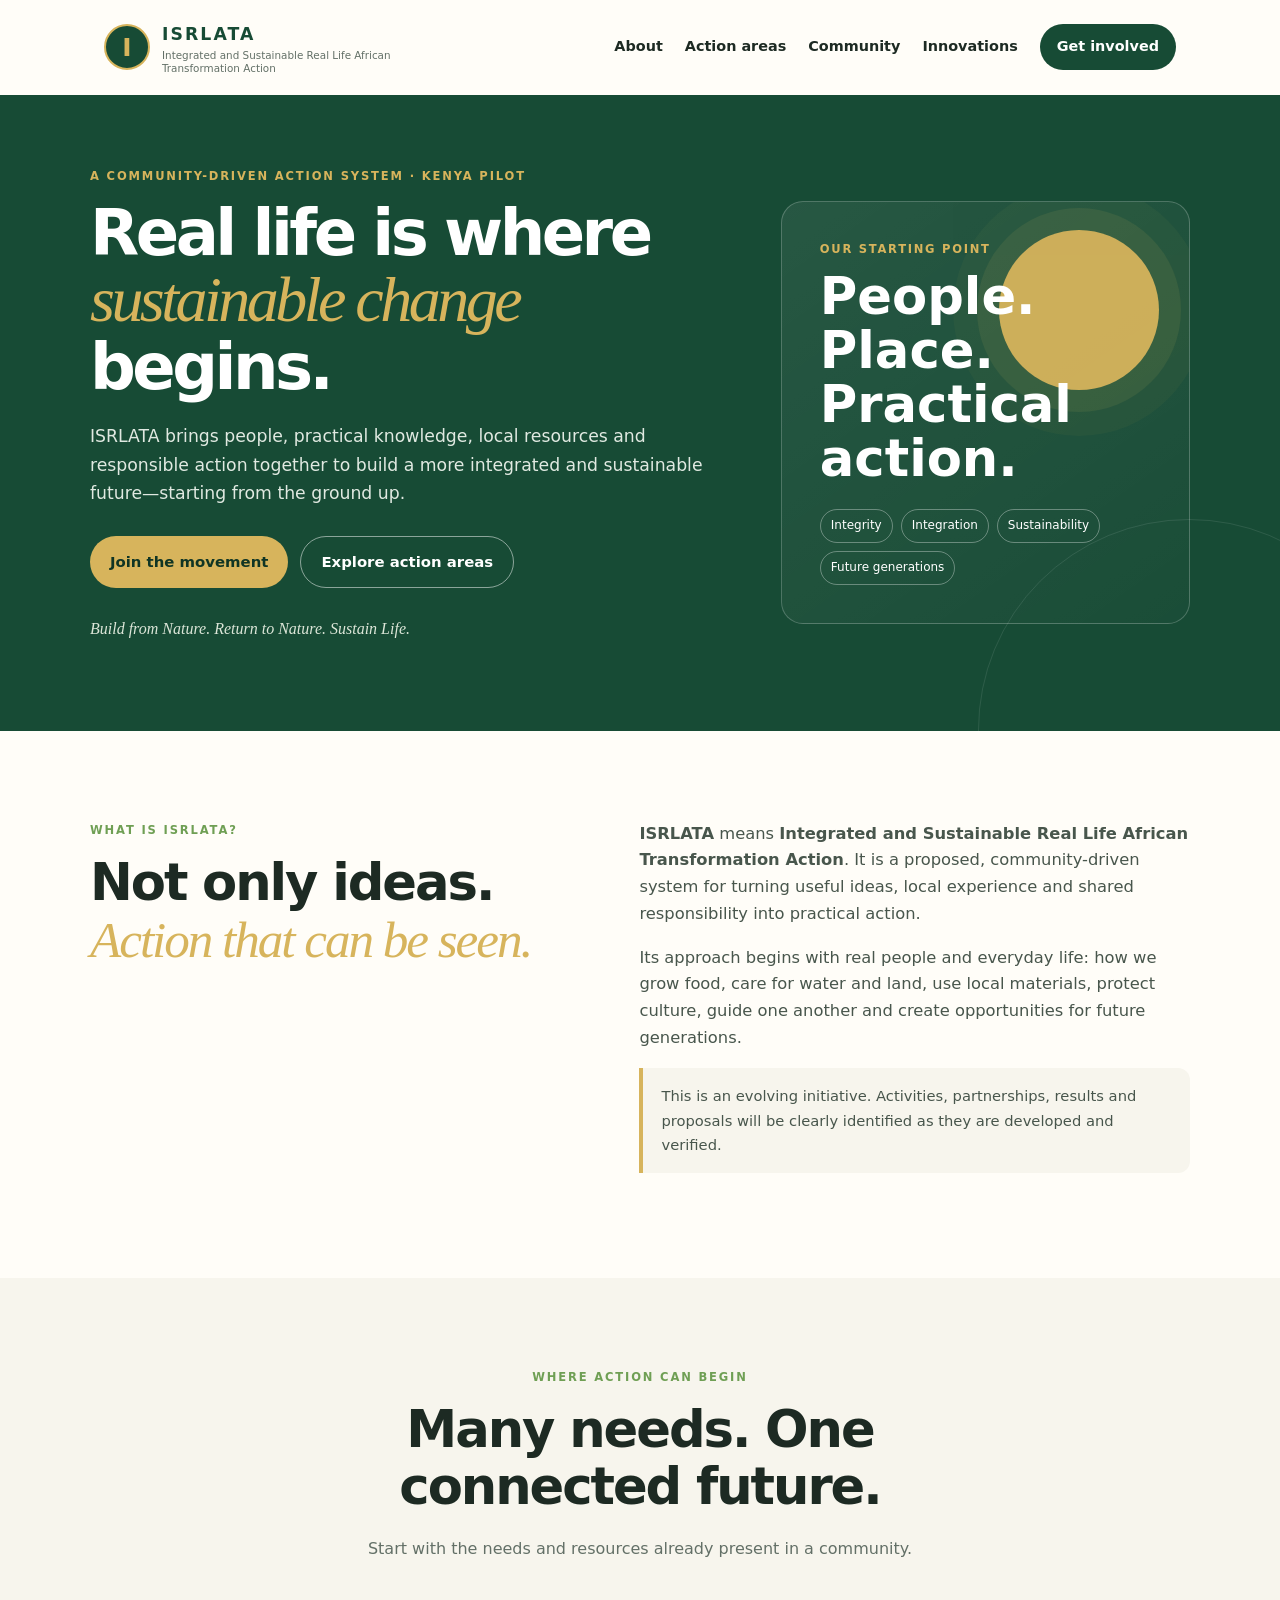
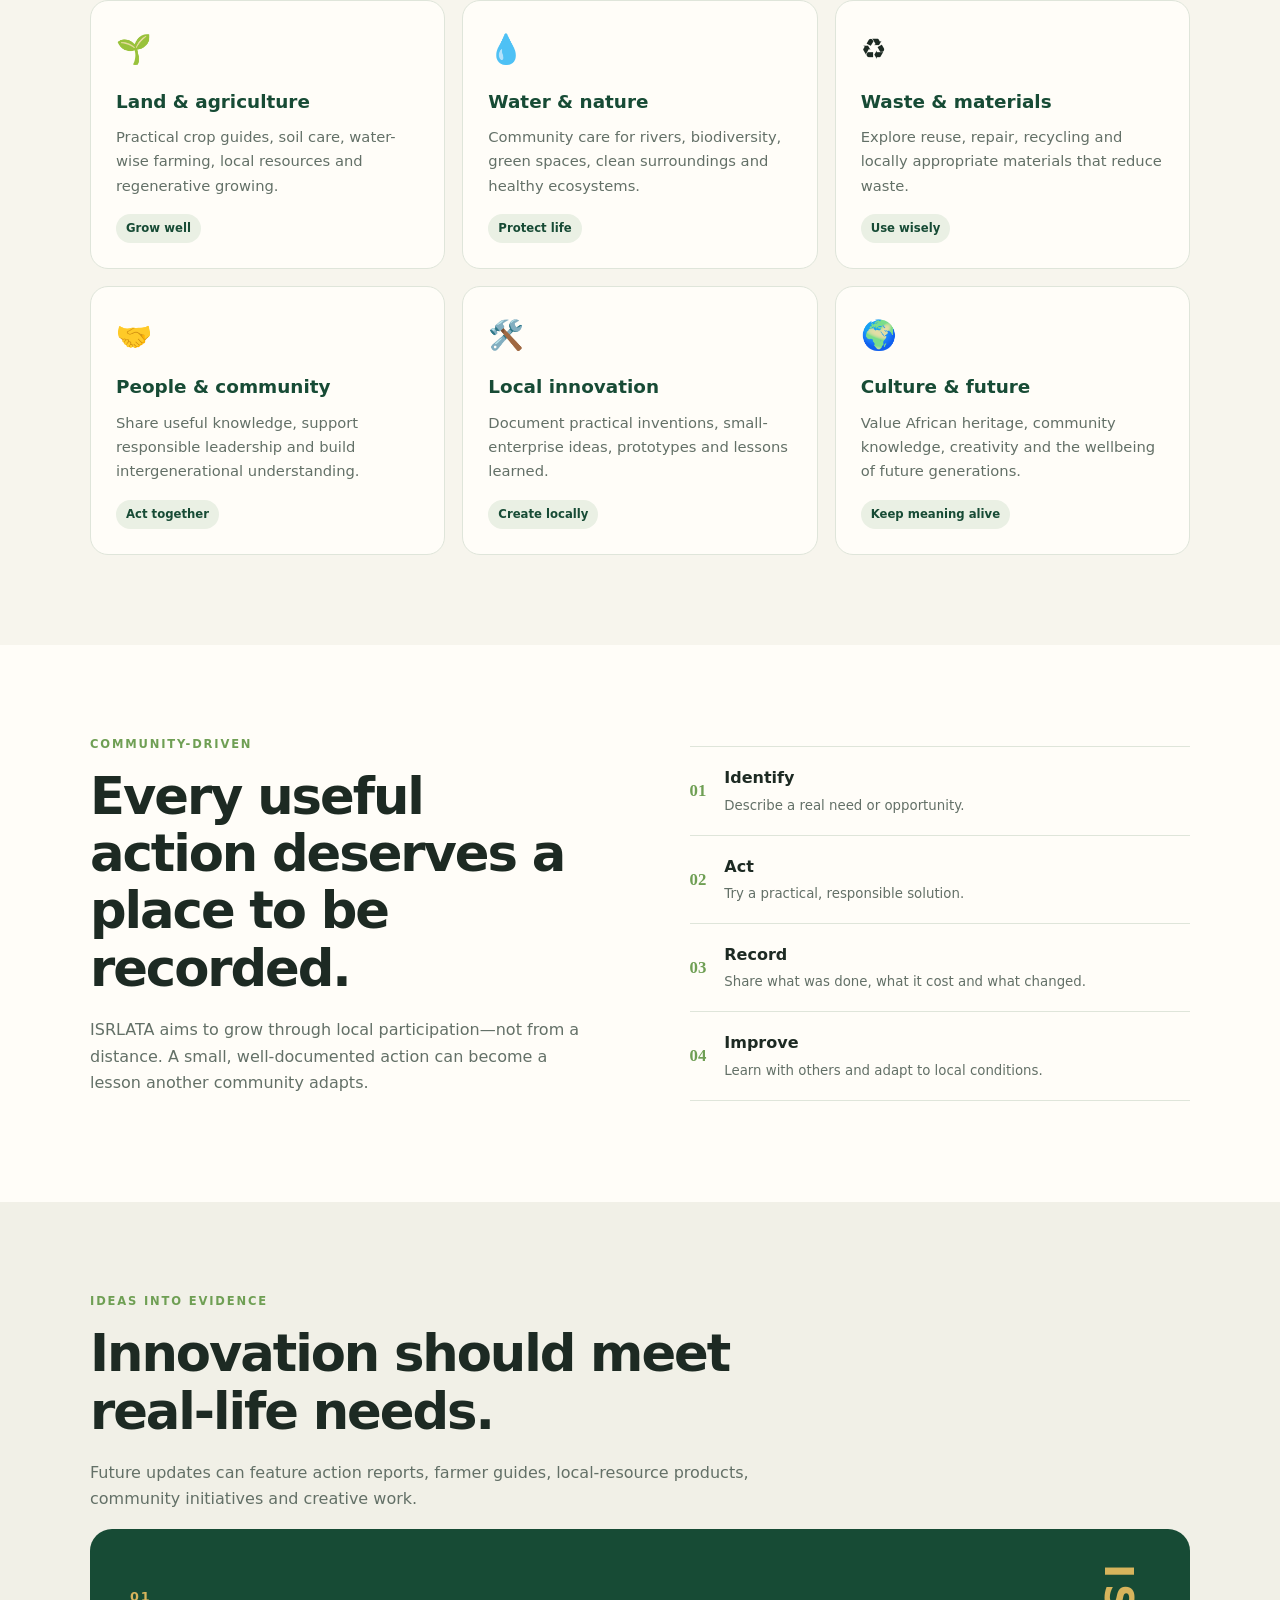
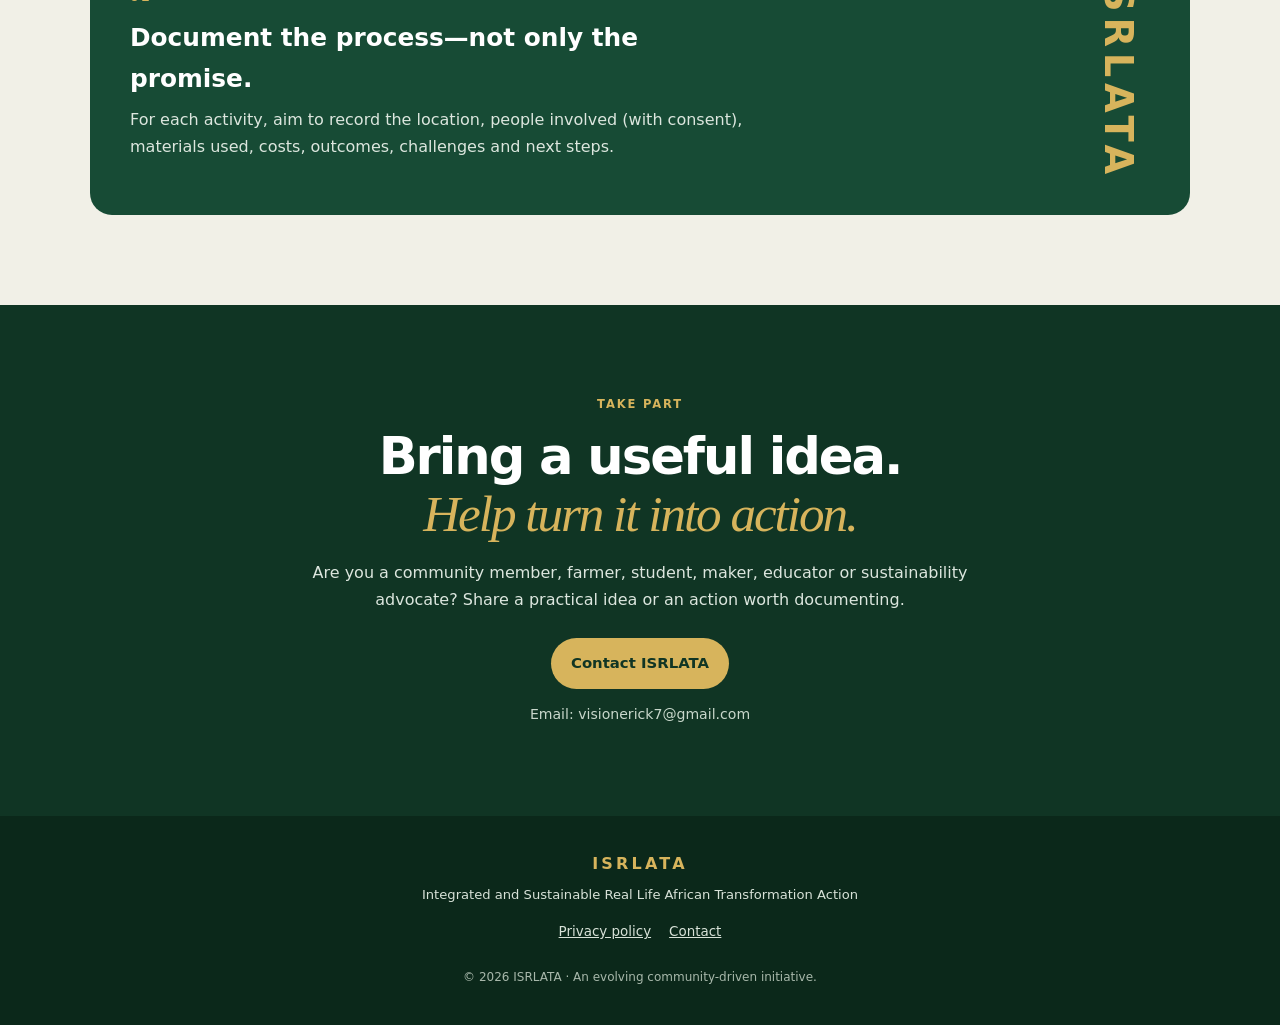
==== index.html @ 762effd2 "Add files via upload" ====
<!doctype html>
<html lang="en">
<head>
  <meta charset="utf-8"><meta name="viewport" content="width=device-width, initial-scale=1">
  <meta name="description" content="ISRLATA — Integrated and Sustainable Real Life African Transformation Action. A community-driven action system beginning in Kenya.">
  <meta name="theme-color" content="#174b35"><title>ISRLATA | Real Life. Shared Action. Sustainable Future.</title>
  <link rel="stylesheet" href="styles.css">
</head>
<body>
<header class="site-header">
  <a class="brand" href="index.html"><span class="brand-mark">I</span><span><strong>ISRLATA</strong><small>Integrated and Sustainable Real Life African Transformation Action</small></span></a>
  <button class="menu-toggle" id="menuToggle" aria-expanded="false" aria-controls="mainNav">Menu ☰</button>
  <nav id="mainNav" class="main-nav"><a href="#about">About</a><a href="#action">Action areas</a><a href="#community">Community</a><a href="#ideas">Innovations</a><a class="nav-cta" href="#participate">Get involved</a></nav>
</header>
<main>
<section class="hero"><div class="hero-copy"><p class="eyebrow">A community-driven action system · Kenya pilot</p><h1>Real life is where <em>sustainable change</em> begins.</h1><p class="hero-intro">ISRLATA brings people, practical knowledge, local resources and responsible action together to build a more integrated and sustainable future—starting from the ground up.</p><div class="hero-actions"><a class="button button-primary" href="#participate">Join the movement</a><a class="button button-outline" href="#action">Explore action areas</a></div><p class="small-note">Build from Nature. Return to Nature. Sustain Life.</p></div>
<div class="hero-panel"><div class="sun"></div><p class="panel-label">Our starting point</p><h2>People.<br>Place.<br>Practical action.</h2><div class="principles"><span>Integrity</span><span>Integration</span><span>Sustainability</span><span>Future generations</span></div></div></section>
<section class="intro section" id="about"><div class="section-heading"><p class="eyebrow">What is ISRLATA?</p><h2>Not only ideas.<br><em>Action that can be seen.</em></h2></div><div class="intro-copy"><p><strong>ISRLATA</strong> means <strong>Integrated and Sustainable Real Life African Transformation Action</strong>. It is a proposed, community-driven system for turning useful ideas, local experience and shared responsibility into practical action.</p><p>Its approach begins with real people and everyday life: how we grow food, care for water and land, use local materials, protect culture, guide one another and create opportunities for future generations.</p><p class="notice">This is an evolving initiative. Activities, partnerships, results and proposals will be clearly identified as they are developed and verified.</p></div></section>
<section class="action-section section" id="action"><div class="section-heading centered"><p class="eyebrow">Where action can begin</p><h2>Many needs. One connected future.</h2><p>Start with the needs and resources already present in a community.</p></div><div class="cards">
<article class="action-card"><span class="card-icon">🌱</span><h3>Land & agriculture</h3><p>Practical crop guides, soil care, water-wise farming, local resources and regenerative growing.</p><span class="tag">Grow well</span></article>
<article class="action-card"><span class="card-icon">💧</span><h3>Water & nature</h3><p>Community care for rivers, biodiversity, green spaces, clean surroundings and healthy ecosystems.</p><span class="tag">Protect life</span></article>
<article class="action-card"><span class="card-icon">♻️</span><h3>Waste & materials</h3><p>Explore reuse, repair, recycling and locally appropriate materials that reduce waste.</p><span class="tag">Use wisely</span></article>
<article class="action-card"><span class="card-icon">🤝</span><h3>People & community</h3><p>Share useful knowledge, support responsible leadership and build intergenerational understanding.</p><span class="tag">Act together</span></article>
<article class="action-card"><span class="card-icon">🛠️</span><h3>Local innovation</h3><p>Document practical inventions, small-enterprise ideas, prototypes and lessons learned.</p><span class="tag">Create locally</span></article>
<article class="action-card"><span class="card-icon">🌍</span><h3>Culture & future</h3><p>Value African heritage, community knowledge, creativity and the wellbeing of future generations.</p><span class="tag">Keep meaning alive</span></article>
</div></section>
<section class="community section" id="community"><div><p class="eyebrow">Community-driven</p><h2>Every useful action deserves a place to be recorded.</h2><p>ISRLATA aims to grow through local participation—not from a distance. A small, well-documented action can become a lesson another community adapts.</p></div><div class="steps"><div><b>01</b><span><strong>Identify</strong><small>Describe a real need or opportunity.</small></span></div><div><b>02</b><span><strong>Act</strong><small>Try a practical, responsible solution.</small></span></div><div><b>03</b><span><strong>Record</strong><small>Share what was done, what it cost and what changed.</small></span></div><div><b>04</b><span><strong>Improve</strong><small>Learn with others and adapt to local conditions.</small></span></div></div></section>
<section class="ideas section" id="ideas"><div class="section-heading"><p class="eyebrow">Ideas into evidence</p><h2>Innovation should meet real-life needs.</h2><p>Future updates can feature action reports, farmer guides, local-resource products, community initiatives and creative work.</p></div><div class="idea-banner"><div><span class="idea-number">01</span><h3>Document the process—not only the promise.</h3><p>For each activity, aim to record the location, people involved (with consent), materials used, costs, outcomes, challenges and next steps.</p></div><div class="idea-number large">ISRLATA</div></div></section>
<section class="participate section" id="participate"><p class="eyebrow">Take part</p><h2>Bring a useful idea.<br><em>Help turn it into action.</em></h2><p>Are you a community member, farmer, student, maker, educator or sustainability advocate? Share a practical idea or an action worth documenting.</p><a class="button button-light" href="mailto:visionerick7@gmail.com?subject=ISRLATA%20Community%20Participation">Contact ISRLATA</a><p class="contact-note">Email: visionerick7@gmail.com</p></section>
</main>
<footer class="site-footer"><a class="footer-brand" href="index.html">ISRLATA</a><p>Integrated and Sustainable Real Life African Transformation Action</p><div class="footer-links"><a href="privacy-policy.html">Privacy policy</a><a href="mailto:visionerick7@gmail.com">Contact</a></div><small>© <span id="year"></span> ISRLATA · An evolving community-driven initiative.</small></footer>
<script src="script.js"></script></body></html>
---- styles.css ----
:root{--forest:#174b35;--forest-dark:#103524;--leaf:#6f9f54;--gold:#d7b45c;--cream:#f7f5ed;--paper:#fffdf8;--ink:#1d2a23;--muted:#637067;--line:#dfe5da;--radius:22px}*{box-sizing:border-box}html{scroll-behavior:smooth}body{margin:0;background:var(--paper);color:var(--ink);font-family:Inter,ui-sans-serif,system-ui,-apple-system,BlinkMacSystemFont,"Segoe UI",sans-serif;line-height:1.65}a{color:inherit}.site-header{max-width:1200px;margin:auto;padding:20px 5%;display:flex;align-items:center;justify-content:space-between;gap:24px}.brand{display:flex;align-items:center;gap:12px;text-decoration:none;max-width:420px}.brand-mark{display:grid;place-items:center;width:46px;height:46px;background:var(--forest);color:var(--gold);border-radius:50%;font-weight:900;font-size:25px;border:2px solid var(--gold)}.brand strong{display:block;color:var(--forest);letter-spacing:.12em;font-size:1.08rem}.brand small{display:block;max-width:300px;font-size:.65rem;line-height:1.25;color:var(--muted)}.main-nav{display:flex;align-items:center;gap:22px}.main-nav a{text-decoration:none;font-size:.9rem;font-weight:650}.main-nav a:hover,.footer-links a:hover{color:var(--leaf)}.nav-cta{background:var(--forest);color:white;padding:11px 17px;border-radius:999px}.menu-toggle{display:none;border:1px solid var(--line);background:white;padding:9px 12px;border-radius:10px}.hero{background:var(--forest);color:white;min-height:590px;padding:72px max(5%,calc((100% - 1100px)/2));display:grid;grid-template-columns:1.2fr .8fr;align-items:center;gap:7%;overflow:hidden;position:relative}.hero:after{content:"";position:absolute;width:420px;height:420px;border:1px solid #ffffff19;border-radius:50%;right:-120px;bottom:-210px}.hero-copy{position:relative;z-index:1}.eyebrow{text-transform:uppercase;letter-spacing:.16em;font-size:.72rem;font-weight:800;color:var(--leaf);margin:0 0 14px}.hero .eyebrow{color:var(--gold)}h1,h2,h3,p{margin-top:0}h1{font-size:clamp(2.6rem,5vw,4.8rem);line-height:1.04;letter-spacing:-.055em;max-width:720px;margin-bottom:22px}h1 em,h2 em{font-family:Georgia,serif;font-weight:500;color:var(--gold)}.hero-intro{max-width:650px;color:#e0e9e1;font-size:1.08rem}.hero-actions{display:flex;flex-wrap:wrap;gap:12px;margin:28px 0}.button{display:inline-flex;align-items:center;justify-content:center;padding:13px 20px;border-radius:999px;text-decoration:none;font-weight:750;font-size:.93rem}.button-primary{background:var(--gold);color:var(--forest-dark)}.button-outline{border:1px solid #ffffff80;color:white}.small-note{font-family:Georgia,serif;font-style:italic;color:#dce6d8}.hero-panel{position:relative;z-index:1;min-height:390px;padding:38px;border:1px solid #ffffff38;border-radius:var(--radius);background:linear-gradient(145deg,#ffffff12,#ffffff04);display:flex;flex-direction:column;justify-content:flex-end;overflow:hidden}.sun{position:absolute;top:28px;right:30px;width:160px;height:160px;border-radius:50%;background:var(--gold);opacity:.95;box-shadow:0 0 0 22px #d7b45c19,0 0 0 46px #d7b45c0c}.panel-label{color:var(--gold);text-transform:uppercase;letter-spacing:.15em;font-size:.72rem;font-weight:800;position:relative}.hero-panel h2{font-size:clamp(2.2rem,4vw,3.3rem);line-height:1.05;margin-bottom:24px;position:relative}.principles{display:flex;gap:8px;flex-wrap:wrap;position:relative}.principles span{border:1px solid #ffffff55;border-radius:999px;padding:6px 10px;font-size:.75rem}.section{padding:90px max(5%,calc((100% - 1100px)/2))}.intro{display:grid;grid-template-columns:.9fr 1.1fr;gap:9%;align-items:start}.section-heading h2,.intro h2,.community h2,.participate h2{font-size:clamp(2.1rem,4vw,3.3rem);line-height:1.12;letter-spacing:-.04em;margin-bottom:20px}.intro-copy{font-size:1.02rem;color:#48564c}.notice{background:var(--cream);border-left:4px solid var(--gold);padding:16px 18px;border-radius:0 12px 12px 0;font-size:.92rem}.action-section{background:var(--cream)}.centered{text-align:center;max-width:720px;margin:0 auto 38px}.centered>p:last-child{color:var(--muted)}.cards{display:grid;grid-template-columns:repeat(3,1fr);gap:17px}.action-card{background:var(--paper);border:1px solid var(--line);border-radius:18px;padding:25px;transition:transform .2s,border-color .2s}.action-card:hover{transform:translateY(-4px);border-color:var(--leaf)}.card-icon{font-size:1.8rem}.action-card h3{margin:13px 0 8px;color:var(--forest);font-size:1.15rem}.action-card p{font-size:.92rem;color:var(--muted);min-height:74px}.tag{display:inline-block;color:var(--forest);background:#eaf0e4;border-radius:999px;padding:5px 10px;font-size:.73rem;font-weight:800}.community{display:grid;grid-template-columns:1fr 1fr;gap:9%;align-items:center}.community>div:first-child>p:last-child{color:var(--muted);max-width:530px}.steps{border-top:1px solid var(--line)}.steps>div{display:flex;align-items:center;gap:18px;padding:18px 0;border-bottom:1px solid var(--line)}.steps b{font-size:1.05rem;color:var(--leaf);font-family:Georgia,serif}.steps strong,.steps small{display:block}.steps small{color:var(--muted);margin-top:3px}.ideas{background:#f1f0e7}.ideas .section-heading{max-width:750px}.ideas .section-heading>p:last-child{color:var(--muted)}.idea-banner{display:grid;grid-template-columns:1fr auto;gap:30px;align-items:center;background:var(--forest);color:white;border-radius:var(--radius);padding:35px 40px}.idea-banner h3{font-size:1.55rem;max-width:580px;margin:8px 0}.idea-banner p{color:#dce6de;max-width:650px;margin:0}.idea-number{font-size:.8rem;font-weight:900;color:var(--gold);letter-spacing:.14em}.idea-number.large{font-size:clamp(1.5rem,3vw,2.6rem);writing-mode:vertical-rl;letter-spacing:.15em;color:var(--gold)}.participate{text-align:center;background:var(--forest-dark);color:white}.participate .eyebrow{color:var(--gold)}.participate h2{max-width:800px;margin:0 auto 18px}.participate>p:not(.eyebrow):not(.contact-note){max-width:680px;margin:0 auto 25px;color:#dce6de}.button-light{background:var(--gold);color:var(--forest-dark)}.contact-note{font-size:.88rem;color:#c8d7cb;margin:14px 0 0}.site-footer{text-align:center;padding:35px 5%;background:#0b281a;color:#d8e2d8}.footer-brand{font-weight:900;letter-spacing:.2em;color:var(--gold);text-decoration:none}.site-footer p{font-size:.82rem;margin:7px 0 15px}.footer-links{display:flex;justify-content:center;gap:18px;margin-bottom:20px}.footer-links a{font-size:.84rem}.site-footer small{font-size:.75rem;color:#a8b8ab}@media(max-width:850px){.main-nav{gap:12px}.main-nav a{font-size:.82rem}.hero{grid-template-columns:1fr;padding-top:60px;padding-bottom:60px}.hero-panel{min-height:300px}.sun{width:120px;height:120px}.intro,.community{grid-template-columns:1fr;gap:30px}.cards{grid-template-columns:repeat(2,1fr)}}@media(max-width:620px){.site-header{flex-wrap:wrap}.menu-toggle{display:block}.main-nav{display:none;flex-basis:100%;align-items:stretch;flex-direction:column;padding:10px 0 5px}.main-nav.open{display:flex}.main-nav a{padding:8px 4px}.main-nav .nav-cta{text-align:center}.hero{min-height:auto;padding-top:54px;padding-bottom:54px}.hero-panel{padding:28px;min-height:300px}.section{padding-top:62px;padding-bottom:62px}.cards{grid-template-columns:1fr}.action-card p{min-height:0}.idea-banner{grid-template-columns:1fr;padding:27px}.idea-number.large{writing-mode:initial}.brand small{max-width:230px}.hero-actions{align-items:stretch;flex-direction:column}.button{width:100%}}
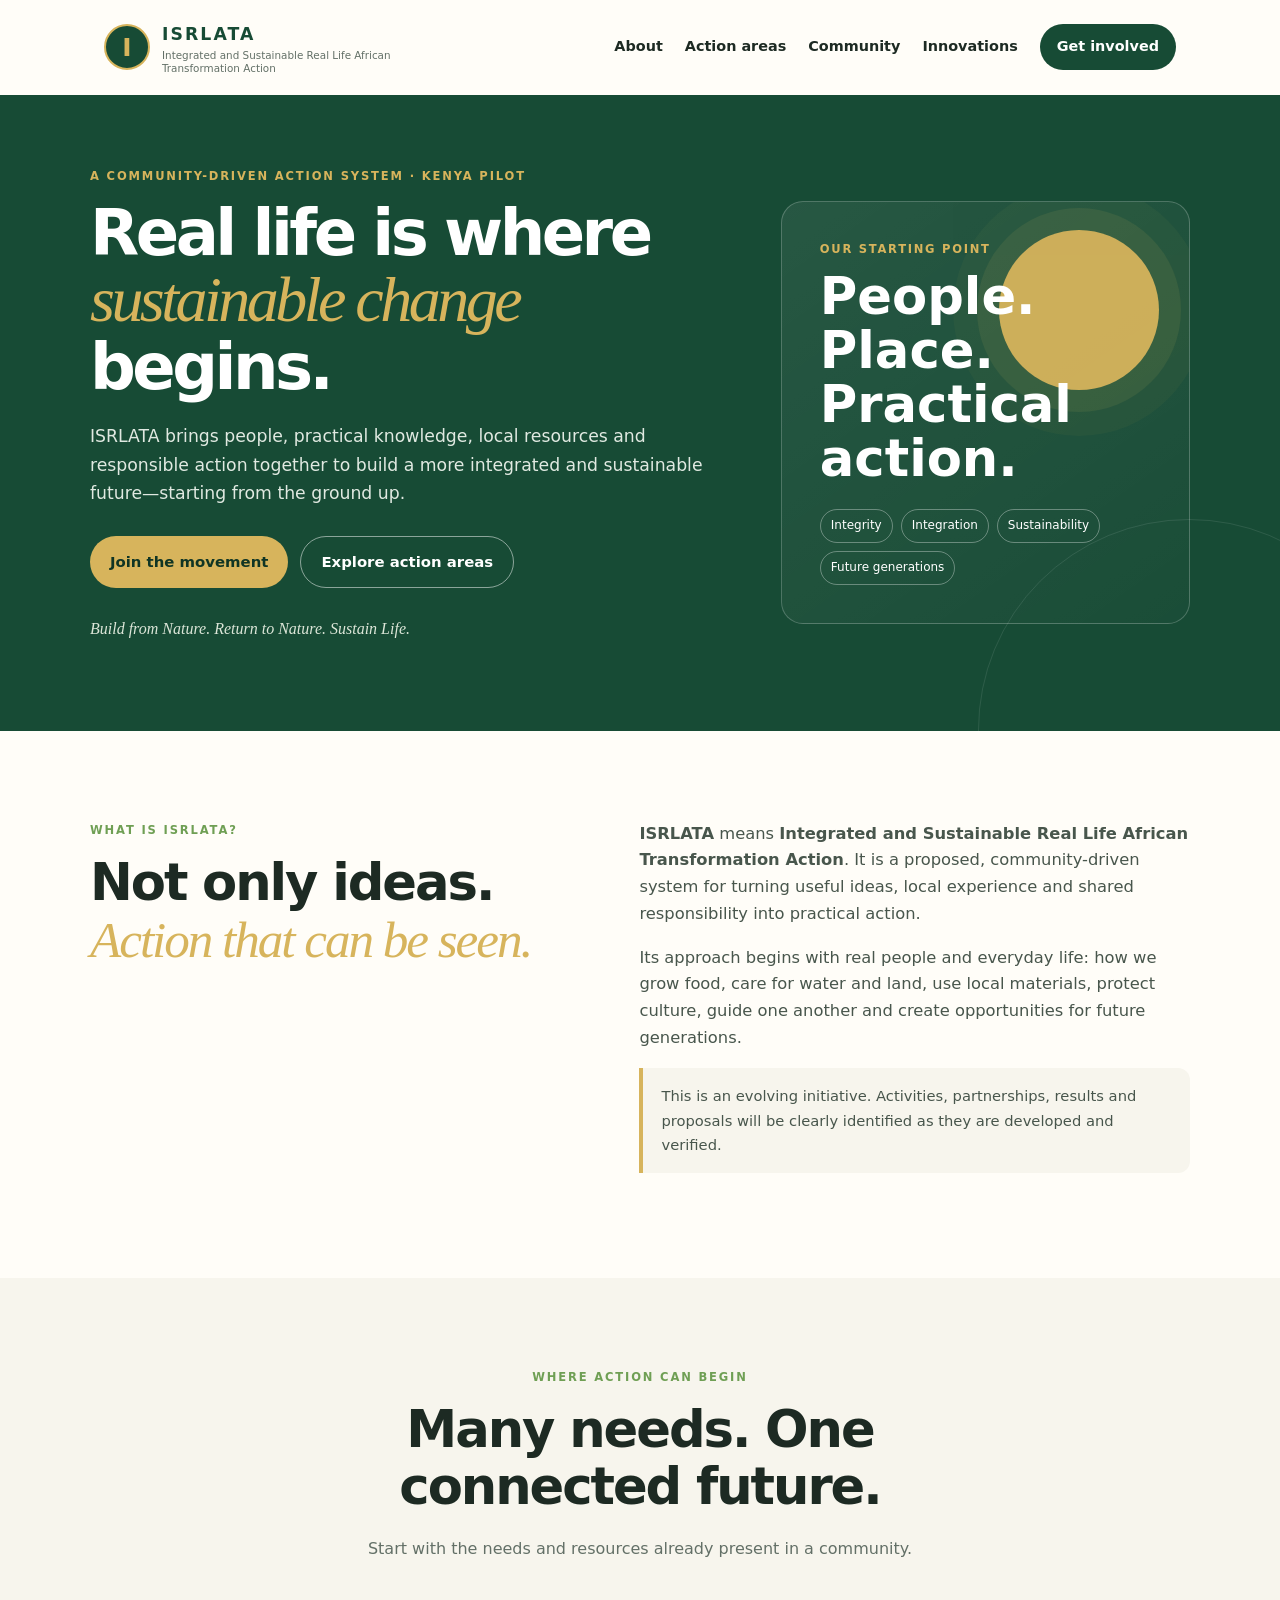
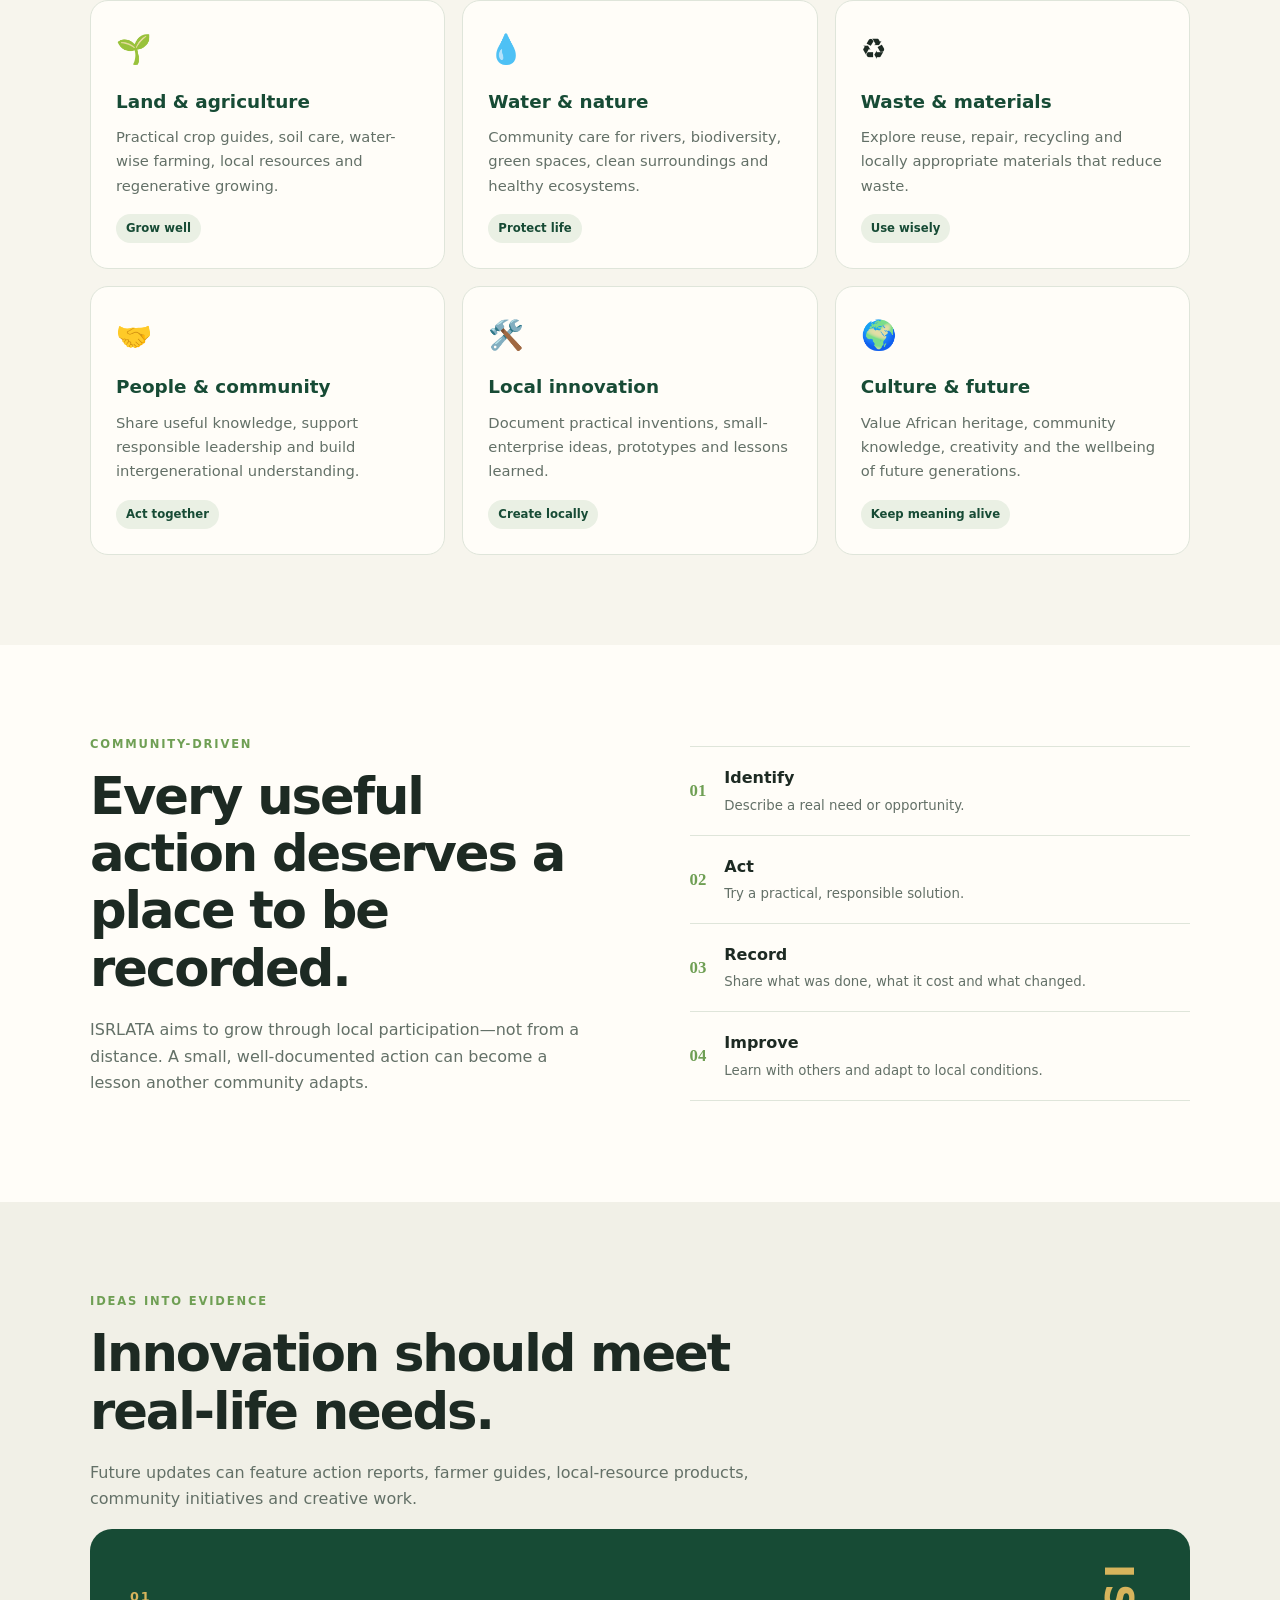
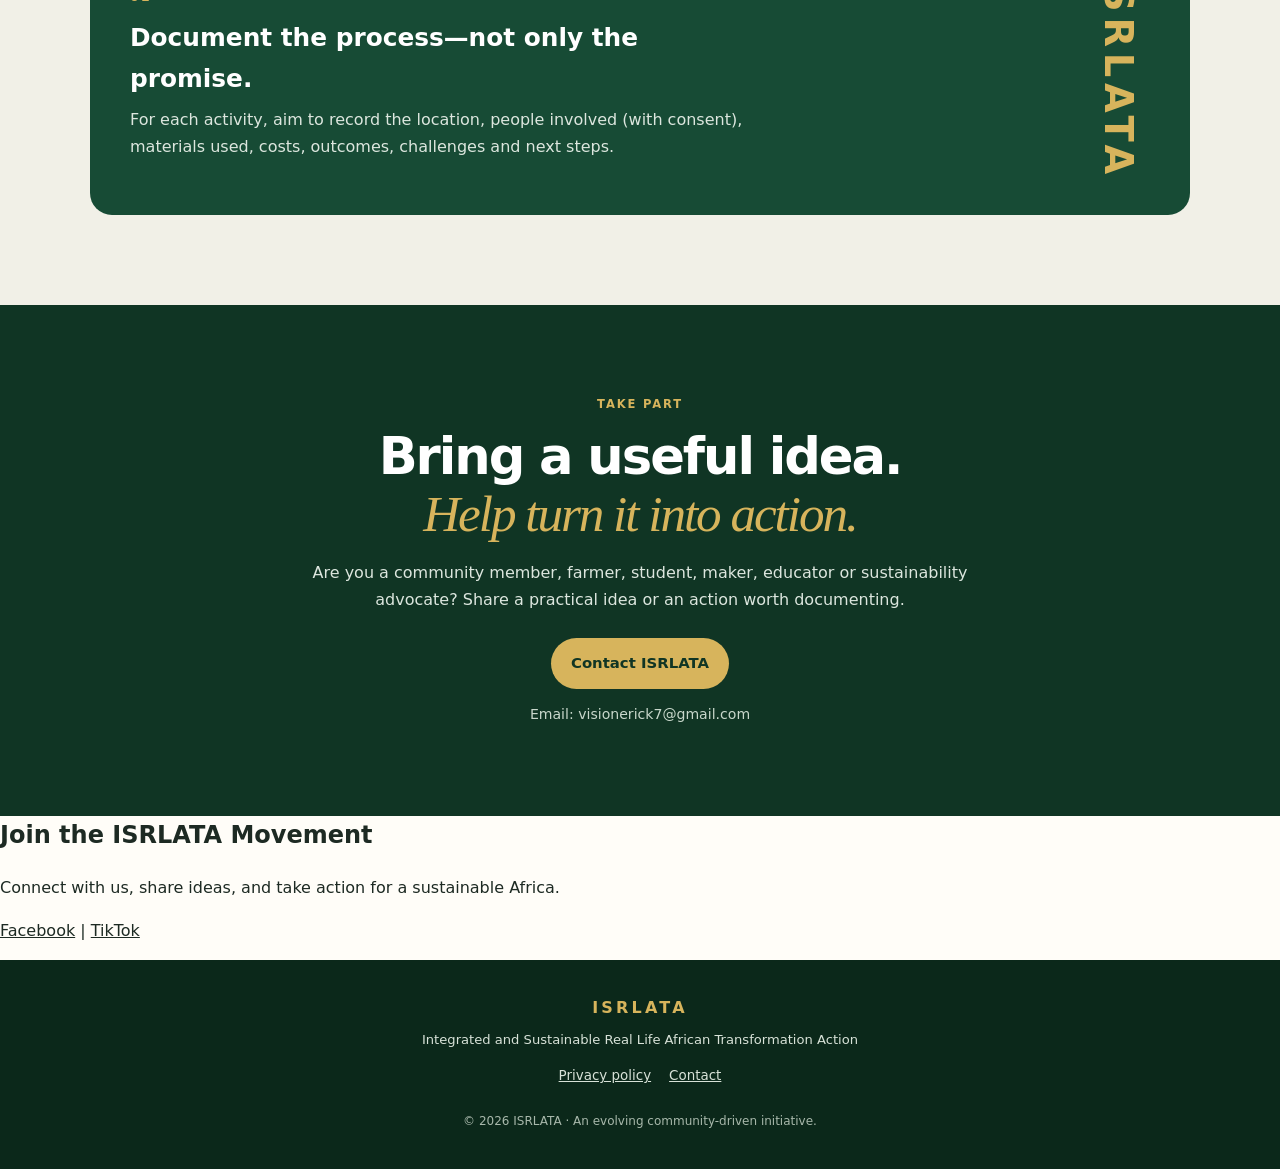
==== commit 8e37de54: "Add social media section for community connection Added a social media section to encourage communit" ====
--- a/index.html
+++ b/index.html
@@ -28,5 +28,12 @@
 <section class="ideas section" id="ideas"><div class="section-heading"><p class="eyebrow">Ideas into evidence</p><h2>Innovation should meet real-life needs.</h2><p>Future updates can feature action reports, farmer guides, local-resource products, community initiatives and creative work.</p></div><div class="idea-banner"><div><span class="idea-number">01</span><h3>Document the process—not only the promise.</h3><p>For each activity, aim to record the location, people involved (with consent), materials used, costs, outcomes, challenges and next steps.</p></div><div class="idea-number large">ISRLATA</div></div></section>
 <section class="participate section" id="participate"><p class="eyebrow">Take part</p><h2>Bring a useful idea.<br><em>Help turn it into action.</em></h2><p>Are you a community member, farmer, student, maker, educator or sustainability advocate? Share a practical idea or an action worth documenting.</p><a class="button button-light" href="mailto:visionerick7@gmail.com?subject=ISRLATA%20Community%20Participation">Contact ISRLATA</a><p class="contact-note">Email: visionerick7@gmail.com</p></section>
 </main>
-<footer class="site-footer"><a class="footer-brand" href="index.html">ISRLATA</a><p>Integrated and Sustainable Real Life African Transformation Action</p><div class="footer-links"><a href="privacy-policy.html">Privacy policy</a><a href="mailto:visionerick7@gmail.com">Contact</a></div><small>© <span id="year"></span> ISRLATA · An evolving community-driven initiative.</small></footer>
+<section id="social-media">
+  <h2>Join the ISRLATA Movement</h2>
+  <p>Connect with us, share ideas, and take action for a sustainable Africa.</p>
+  <p>
+    <a href="https://www.facebook.com/" target="_blank" rel="noopener noreferrer">Facebook</a> |
+    <a href="https://www.tiktok.com/" target="_blank" rel="noopener noreferrer">TikTok</a>
+  </p>
+</section><footer class="site-footer"><a class="footer-brand" href="index.html">ISRLATA</a><p>Integrated and Sustainable Real Life African Transformation Action</p><div class="footer-links"><a href="privacy-policy.html">Privacy policy</a><a href="mailto:visionerick7@gmail.com">Contact</a></div><small>© <span id="year"></span> ISRLATA · An evolving community-driven initiative.</small></footer>
 <script src="script.js"></script></body></html>
